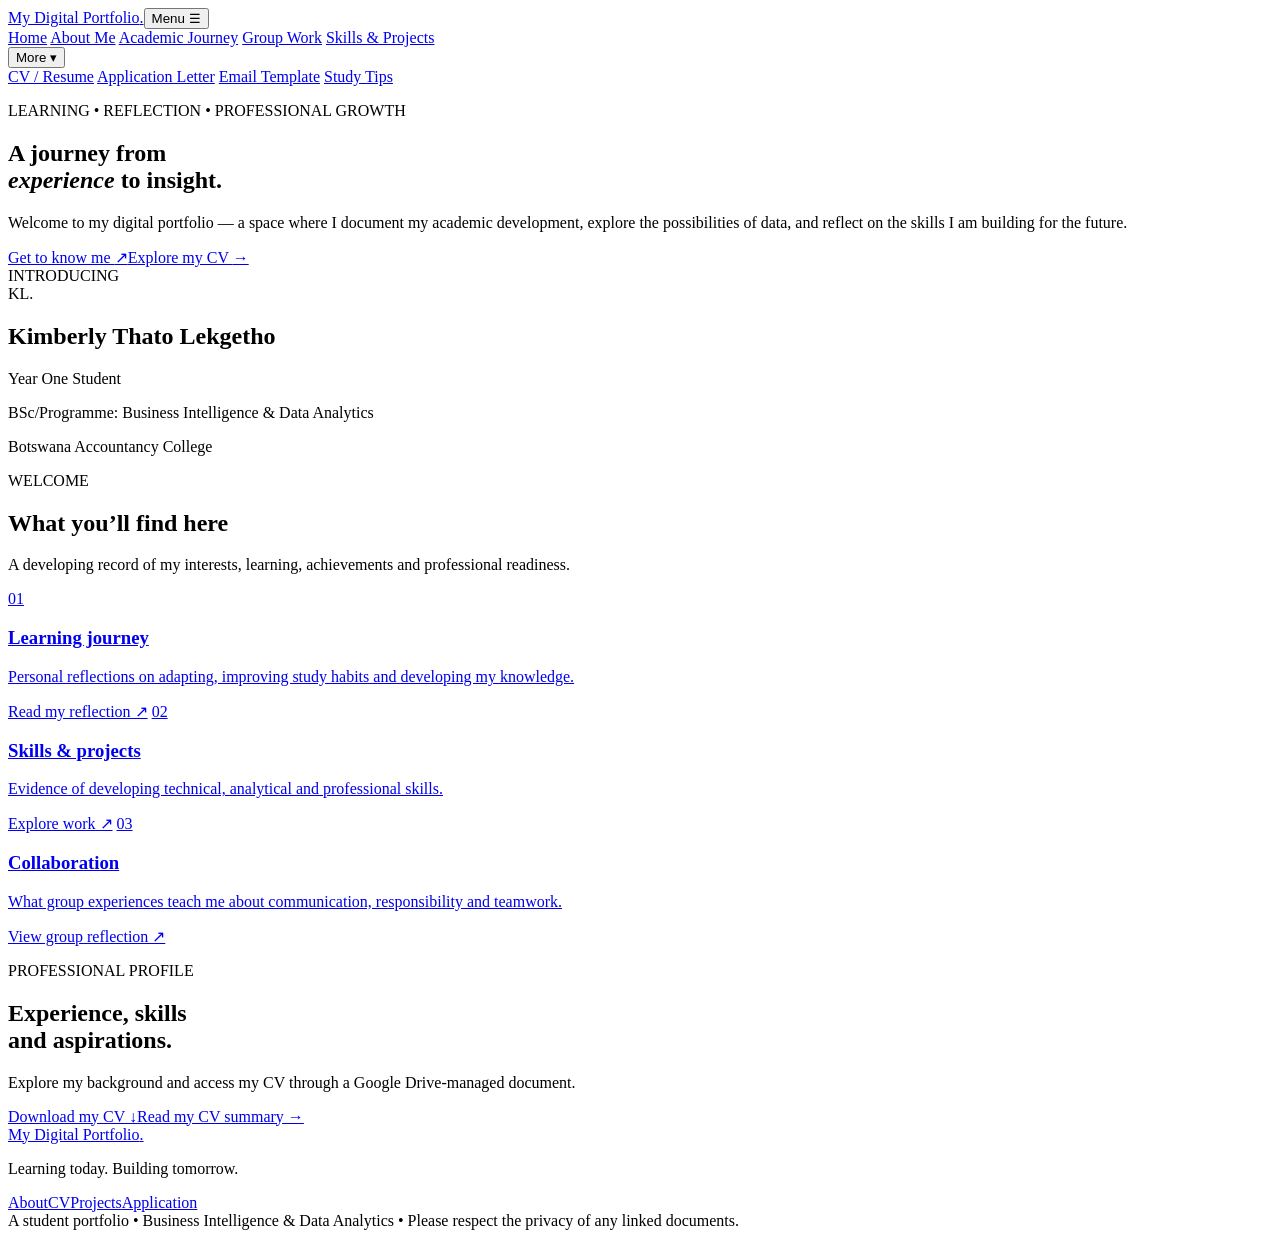
==== index.html @ fee50df6 "Add files via upload" ====
<!doctype html>
<html lang="en"><head><meta charset="utf-8"><meta name="viewport" content="width=device-width,initial-scale=1"><meta name="description" content="Digital portfolio for Kimberly Thato Lekgetho, Business Intelligence and Data Analytics student."><meta name="theme-color" content="#242629"><title>Home | Digital Portfolio</title><link rel="stylesheet" href="assets/styles.css"></head><body><header class="site-header no-print"><nav class="navbar" aria-label="Main navigation"><a class="brand" href="index.html">My Digital Portfolio<span class="brand-dot">.</span></a><button type="button" class="mobile-toggle" aria-controls="nav-menu" aria-expanded="false">Menu ☰</button><div class="nav-links" id="nav-menu"><a class="current" href="index.html">Home</a>
<a class="" href="about.html">About Me</a>
<a class="" href="academic-journey.html">Academic Journey</a>
<a class="" href="group-work.html">Group Work</a>
<a class="" href="skills-projects.html">Skills & Projects</a><div class="dropdown"><button type="button" class="dropbtn " aria-expanded="false">More ▾</button><div class="dropdown-panel"><a class="" href="cv.html">CV / Resume</a>
<a class="" href="application-letter.html">Application Letter</a>
<a class="" href="email-template.html">Email Template</a>
<a class="" href="study-resources.html">Study Tips</a></div></div></div></nav></header><main id="main-content">
<section class="hero hero-home" aria-labelledby="hero-title">
  <div class="hero-art" aria-hidden="true"><span class="sun"></span><span class="shape shape-one"></span><span class="shape shape-two"></span></div>
  <div class="container hero-inner">
    <div class="hero-copy">
      <p class="eyebrow light">LEARNING • REFLECTION • PROFESSIONAL GROWTH</p>
      <h1 id="hero-title">A journey from<br><em>experience</em> to insight.</h1>
      <p class="hero-lead">Welcome to my digital portfolio — a space where I document my academic development, explore the possibilities of data, and reflect on the skills I am building for the future.</p>
      <div class="hero-actions"><a class="btn btn-gold" href="about.html">Get to know me <span aria-hidden="true">↗</span></a><a class="btn btn-outline-light" href="cv.html">Explore my CV <span aria-hidden="true">→</span></a></div>
    </div>
    <aside class="hero-side" aria-label="Portfolio introduction">
      <span class="tiny-label">INTRODUCING</span>
      <div class="intro-initials" aria-hidden="true">KL<span>.</span></div>
      <h2>Kimberly Thato Lekgetho</h2>
      <p>Year One Student</p>
      <div class="rule"></div>
      <p>BSc/Programme: Business Intelligence &amp; Data Analytics</p>
      <p>Botswana Accountancy College</p>
    </aside>
  </div>
</section>
<section class="section">
  <div class="container">
    <div class="section-heading between"><div><p class="eyebrow">WELCOME</p><h2>What you’ll find here</h2></div><p class="section-intro">A developing record of my interests, learning, achievements and professional readiness.</p></div>
    <div class="feature-grid three">
      <a class="feature-card" href="academic-journey.html"><span class="feature-n">01</span><h3>Learning journey</h3><p>Personal reflections on adapting, improving study habits and developing my knowledge.</p><span class="text-link">Read my reflection ↗</span></a>
      <a class="feature-card" href="skills-projects.html"><span class="feature-n">02</span><h3>Skills &amp; projects</h3><p>Evidence of developing technical, analytical and professional skills.</p><span class="text-link">Explore work ↗</span></a>
      <a class="feature-card" href="group-work.html"><span class="feature-n">03</span><h3>Collaboration</h3><p>What group experiences teach me about communication, responsibility and teamwork.</p><span class="text-link">View group reflection ↗</span></a>
    </div>
  </div>
</section>
<section class="section section-dark"><div class="container cta-row"><div><p class="eyebrow light">PROFESSIONAL PROFILE</p><h2>Experience, skills<br>and aspirations.</h2><p>Explore my background and access my CV through a Google Drive-managed document.</p></div><div class="action-stack"><a class="btn btn-gold drive-button" data-doc="cv" data-mode="download" href="#">Download my CV <span aria-hidden="true">↓</span></a><a class="secondary-on-dark" href="cv.html">Read my CV summary →</a></div></div></section>
</main><footer class="site-footer no-print"><div class="container footer-inner"><div><a class="footer-brand" href="index.html">My Digital Portfolio<span class="brand-dot">.</span></a><p>Learning today. Building tomorrow.</p></div><div class="footer-links"><a href="about.html">About</a><a href="cv.html">CV</a><a href="skills-projects.html">Projects</a><a href="application-letter.html">Application</a></div></div><div class="container footer-bottom">A student portfolio • Business Intelligence &amp; Data Analytics • Please respect the privacy of any linked documents.</div></footer><script src="assets/site-config.js"></script><script src="assets/script.js"></script></body></html>
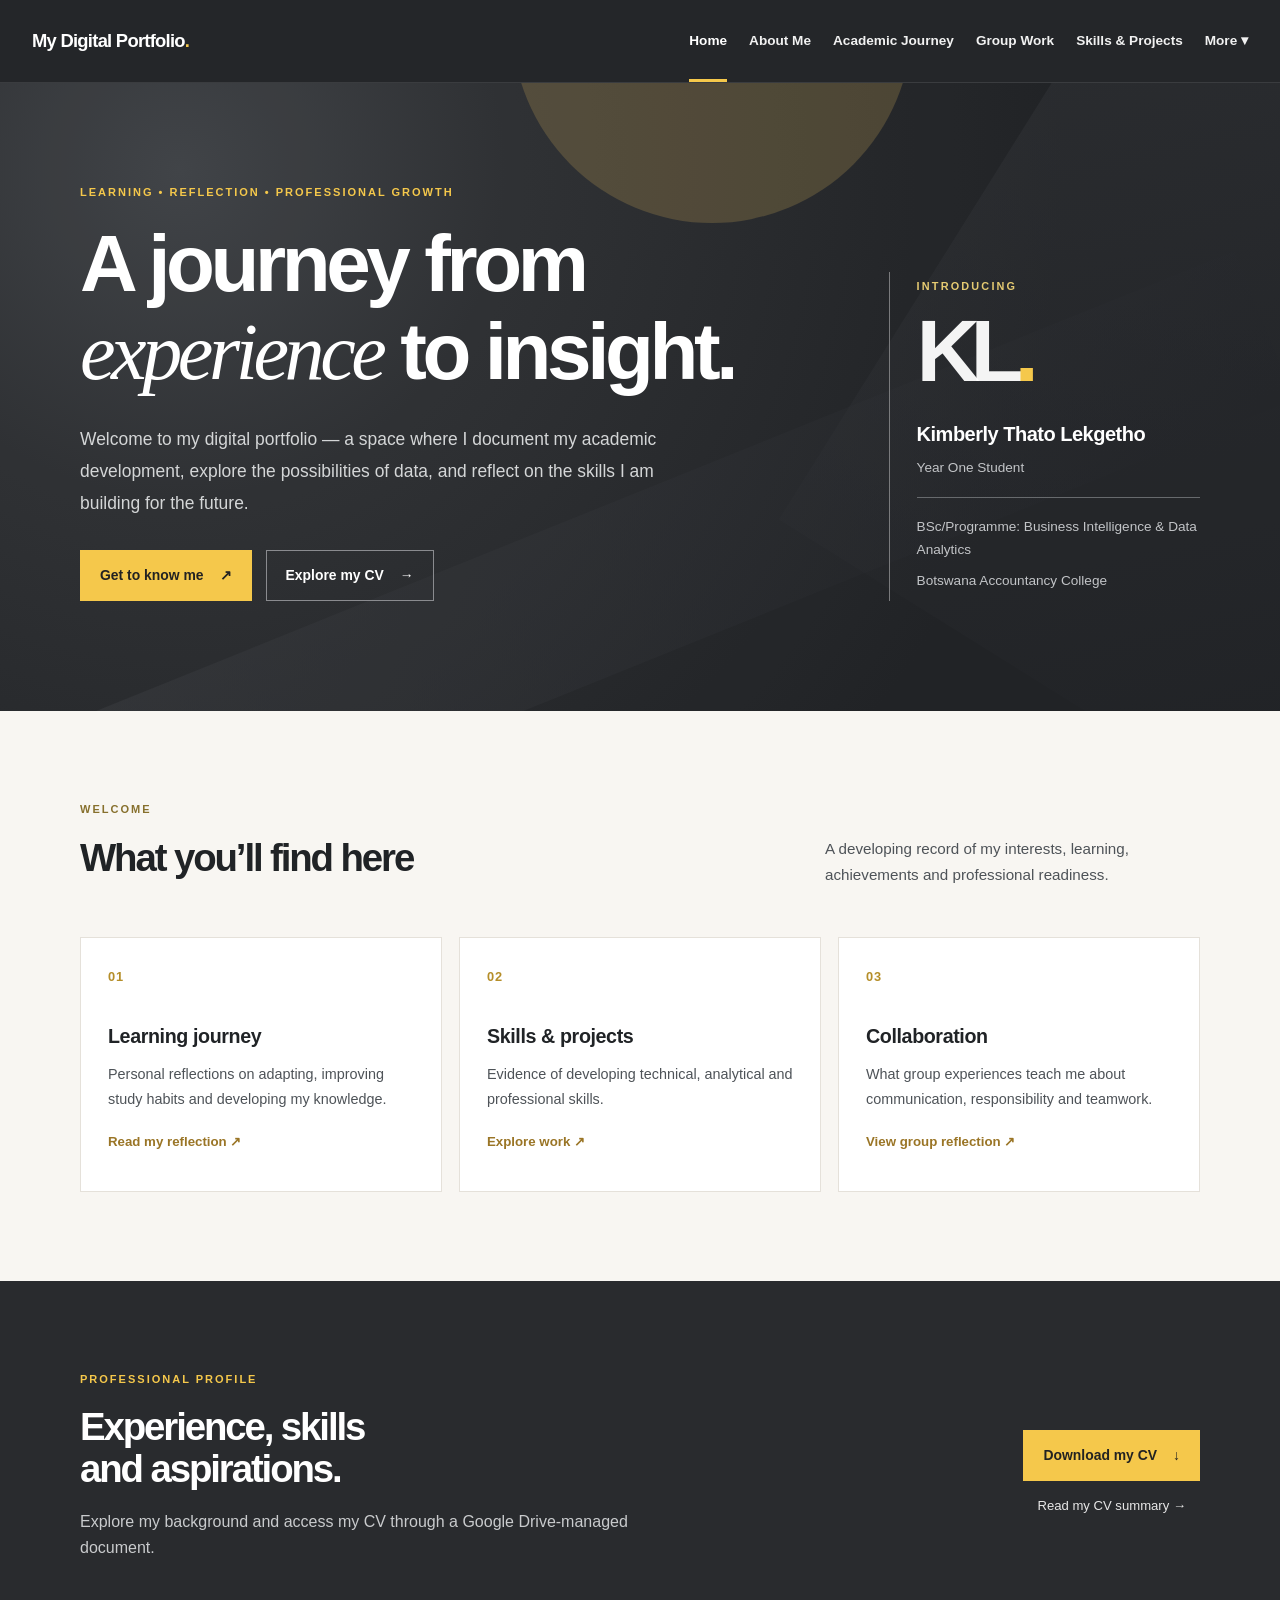
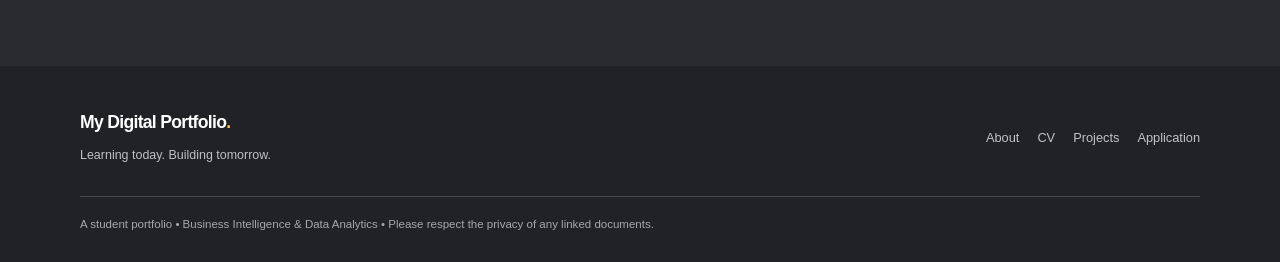
==== commit bb60086b: "Update index.html" ====
--- a/index.html
+++ b/index.html
@@ -1,5 +1,5 @@
 <!doctype html>
-<html lang="en"><head><meta charset="utf-8"><meta name="viewport" content="width=device-width,initial-scale=1"><meta name="description" content="Digital portfolio for Kimberly Thato Lekgetho, Business Intelligence and Data Analytics student."><meta name="theme-color" content="#242629"><title>Home | Digital Portfolio</title><link rel="stylesheet" href="assets/styles.css"></head><body><header class="site-header no-print"><nav class="navbar" aria-label="Main navigation"><a class="brand" href="index.html">My Digital Portfolio<span class="brand-dot">.</span></a><button type="button" class="mobile-toggle" aria-controls="nav-menu" aria-expanded="false">Menu ☰</button><div class="nav-links" id="nav-menu"><a class="current" href="index.html">Home</a>
+<html lang="en"><head><meta charset="utf-8"><meta name="viewport" content="width=device-width,initial-scale=1"><meta name="description" content="Digital portfolio for Kimberly Thato Lekgetho, Business Intelligence and Data Analytics student."><meta name="theme-color" content="#242629"><title>Home | Digital Portfolio</title><link rel="stylesheet" href="styles.css"></head><body><header class="site-header no-print"><nav class="navbar" aria-label="Main navigation"><a class="brand" href="index.html">My Digital Portfolio<span class="brand-dot">.</span></a><button type="button" class="mobile-toggle" aria-controls="nav-menu" aria-expanded="false">Menu ☰</button><div class="nav-links" id="nav-menu"><a class="current" href="index.html">Home</a>
 <a class="" href="about.html">About Me</a>
 <a class="" href="academic-journey.html">Academic Journey</a>
 <a class="" href="group-work.html">Group Work</a>
@@ -38,4 +38,4 @@
   </div>
 </section>
 <section class="section section-dark"><div class="container cta-row"><div><p class="eyebrow light">PROFESSIONAL PROFILE</p><h2>Experience, skills<br>and aspirations.</h2><p>Explore my background and access my CV through a Google Drive-managed document.</p></div><div class="action-stack"><a class="btn btn-gold drive-button" data-doc="cv" data-mode="download" href="#">Download my CV <span aria-hidden="true">↓</span></a><a class="secondary-on-dark" href="cv.html">Read my CV summary →</a></div></div></section>
-</main><footer class="site-footer no-print"><div class="container footer-inner"><div><a class="footer-brand" href="index.html">My Digital Portfolio<span class="brand-dot">.</span></a><p>Learning today. Building tomorrow.</p></div><div class="footer-links"><a href="about.html">About</a><a href="cv.html">CV</a><a href="skills-projects.html">Projects</a><a href="application-letter.html">Application</a></div></div><div class="container footer-bottom">A student portfolio • Business Intelligence &amp; Data Analytics • Please respect the privacy of any linked documents.</div></footer><script src="assets/site-config.js"></script><script src="assets/script.js"></script></body></html>+</main><footer class="site-footer no-print"><div class="container footer-inner"><div><a class="footer-brand" href="index.html">My Digital Portfolio<span class="brand-dot">.</span></a><p>Learning today. Building tomorrow.</p></div><div class="footer-links"><a href="about.html">About</a><a href="cv.html">CV</a><a href="skills-projects.html">Projects</a><a href="application-letter.html">Application</a></div></div><div class="container footer-bottom">A student portfolio • Business Intelligence &amp; Data Analytics • Please respect the privacy of any linked documents.</div></footer><script src="assets/site-config.js"></script><script src="assets/script.js"></script></body></html>
--- a/styles.css
+++ b/styles.css
@@ -0,0 +1,171 @@
+/* EDIT COLOURS HERE. No frameworks, accounts or build process required. */
+:root { --ink:#202326; --ink2:#303236; --paper:#f8f6f2; --white:#fff; --soft:#eae6df; --muted:#6b6e71; --accent:#f5c84b; --border:#e5e1da; --radius:2px; --width:1120px; }
+* { box-sizing:border-box; }
+html { scroll-behavior:smooth; }
+body { margin:0; background:var(--paper); color:var(--ink); font:16px/1.65 -apple-system,BlinkMacSystemFont,'Segoe UI',Arial,sans-serif; }
+a { color:inherit; text-decoration:none; }
+a:focus-visible,button:focus-visible { outline:3px solid #3369d6; outline-offset:3px; }
+img { max-width:100%; height:auto; }
+.container { width:min(var(--width),calc(100% - 64px)); margin:0 auto; }
+.site-header { position:relative; z-index:5; background:#242629; color:white; border-bottom:1px solid rgba(255,255,255,.10); }
+.navbar { width:min(1240px,calc(100% - 64px)); margin:auto; min-height:82px; display:flex; align-items:center; gap:34px; justify-content:space-between; }
+.brand { font-weight:650; font-size:1.15rem; letter-spacing:-.04em; white-space:nowrap; }
+.brand-dot { color:var(--accent); }
+.nav-links { display:flex; gap:22px; align-items:center; font-size:.85rem; font-weight:600; }
+.nav-links > a,.dropbtn { padding:30px 0 27px; border:0; border-bottom:3px solid transparent; color:#f1f1f1; white-space:nowrap; background:none; font:inherit; cursor:pointer; }
+.nav-links > a:hover,.nav-links > a.current,.dropbtn:hover,.dropbtn.current { color:#fff; border-bottom-color:var(--accent); }
+.dropdown { position:relative; }
+.dropdown-panel { display:none; position:absolute; top:100%; right:0; background:#2c2d30; min-width:224px; box-shadow:0 15px 38px rgba(0,0,0,.2); padding:10px; border:1px solid rgba(255,255,255,.1); }
+.dropdown:hover .dropdown-panel,.dropdown:focus-within .dropdown-panel,.dropdown.open .dropdown-panel { display:grid; }
+.dropdown-panel a { color:#f5f5f5; font-size:.87rem; padding:11px 13px; border-radius:2px; }
+.dropdown-panel a:hover,.dropdown-panel a.current { background:#414146; }
+.mobile-toggle { display:none; color:white; background:none; border:1px solid #676767; font:inherit; padding:5px 11px; cursor:pointer; }
+.hero { position:relative; background:#242629; color:#fff; overflow:hidden; }
+.hero-home { min-height:550px; }
+.hero-art { position:absolute; inset:0; z-index:0; background: radial-gradient(circle at 14% 14%,#44474b 0,#303235 28%,#212326 72%); opacity:.92; }
+.hero-art .sun { position:absolute; width:400px; height:400px; top:-260px; left:40%; background:#d8b45d; border-radius:50%; opacity:.24; }
+.hero-art .shape { position:absolute; background:linear-gradient(135deg,#44464a,#1e2024); transform:rotate(-22deg); }
+.hero-art .shape-one { width:115%; height:160px; left:-12%; bottom:30px; opacity:.5; }
+.hero-art .shape-two { width:45%; height:800px; right:-19%; top:-150px; transform:rotate(32deg); opacity:.35; }
+.hero-inner { position:relative; z-index:1; display:grid; grid-template-columns:1.5fr .65fr; gap:90px; align-items:center; padding:100px 0 110px; }
+.eyebrow { color:#87702d; font-size:.69rem; font-weight:800; letter-spacing:.18em; margin:0 0 18px; text-transform:uppercase; }
+.eyebrow.light { color:var(--accent); }
+h1,h2,h3,p { margin-top:0; }
+h1,h2 { letter-spacing:-.055em; line-height:1.1; }
+h1 { font-size:clamp(3.5rem,6.25vw,6.3rem); font-weight:760; margin:0 0 27px; }
+h1 em,h2 em { font-family:Georgia,serif; font-weight:400; letter-spacing:-.055em; }
+h2 { font-size:clamp(2rem,3vw,3.1rem); margin-bottom:23px; }
+h3 { font-size:1.23rem; line-height:1.25; margin-bottom:13px; letter-spacing:-.02em; }
+p { color:#4e5358; }
+.hero h1,.hero h2,.section-dark h2 { color:white; }
+.hero-lead { color:#d4d6d7; max-width:630px; font-size:1.09rem; line-height:1.85; }
+.hero-actions { display:flex; gap:14px; flex-wrap:wrap; margin-top:31px; }
+.btn { display:inline-flex; align-items:center; justify-content:center; gap:16px; padding:13px 19px; font-weight:750; font-size:.87rem; border:1px solid transparent; min-height:49px; transition:transform .15s ease,background .15s ease; }
+.btn:hover:not(.is-unavailable) { transform:translateY(-2px); }
+.btn-gold { background:var(--accent); color:#222; }
+.btn-gold:hover { background:#ffdc75; }
+.btn-outline-light { color:white; border-color:#8a8b8f; }
+.btn-outline-light:hover { background:#ffffff12; }
+.btn-dark { background:#282a2e; color:white; }
+.btn-dark:hover { background:#3e4044; }
+.btn.full { width:100%; }
+.btn.is-unavailable,.drive-button.is-unavailable { opacity:.56; cursor:not-allowed; }
+.hero-side { border-left:1px solid #797a7c; padding-left:27px; align-self:end; }
+.tiny-label { color:#e6cb72; font-size:.68rem; letter-spacing:.2em; font-weight:800; }
+.intro-initials { color:rgba(255,255,255,.95); font-size:5.5rem; font-weight:760; letter-spacing:-.11em; line-height:1.2; }
+.intro-initials span { color:var(--accent); }
+.hero-side h2 { font-size:1.25rem; line-height:1.45; margin:16px 0 8px; letter-spacing:-.025em; }
+.hero-side p { color:#c2c4c7; font-size:.85rem; margin-bottom:9px; }
+.hero-side .rule { height:1px; background:#676a6d; margin:18px 0; }
+.section { padding:89px 0; }
+.section-heading { margin-bottom:35px; }
+.section-heading.between { display:flex; align-items:end; justify-content:space-between; gap:30px; }
+.section-intro { max-width:375px; font-size:.95rem; }
+.feature-grid { display:grid; gap:17px; }
+.feature-grid.three { grid-template-columns:repeat(3,1fr); }
+.feature-card { display:block; background:white; padding:28px 27px 31px; border:1px solid var(--border); min-height:255px; transition:box-shadow .2s,transform .2s; }
+a.feature-card:hover { transform:translateY(-3px); box-shadow:0 15px 30px #00000011; }
+.feature-n { display:block; font-weight:800; color:#b58e29; font-size:.8rem; letter-spacing:.06em; margin-bottom:37px; }
+.feature-card p { font-size:.9rem; line-height:1.8; }
+.text-link { color:#9a7526; font-size:.83rem; font-weight:750; }
+.section-dark { background:#292b2e; color:white; }
+.section-dark p { color:#c9cbcd; }
+.cta-row { display:flex; gap:40px; justify-content:space-between; align-items:center; }
+.cta-row h2 { margin-bottom:18px; }
+.cta-row > div:first-child { max-width:590px; }
+.action-stack { display:flex; flex-direction:column; gap:14px; align-items:center; }
+.secondary-on-dark { color:#e7e7e7; font-size:.82rem; }
+.page-hero { background:#f0eee9; border-bottom:1px solid var(--border); padding:80px 0 72px; position:relative; overflow:hidden; }
+.page-hero::after { content:''; position:absolute; width:310px; height:310px; border:55px solid #e2dbca; border-radius:50%; top:-210px; right:7%; opacity:.55; }
+.page-hero .container { position:relative; z-index:1; }
+.page-hero h1 { font-size:clamp(3.5rem,6vw,5.4rem); max-width:900px; }
+.page-lead { font-size:1.08rem; max-width:680px; line-height:1.85; margin-bottom:0; }
+.editorial-grid { display:grid; grid-template-columns:280px 1fr; gap:90px; }
+.label-card { padding:24px; border-top:4px solid var(--accent); background:white; box-shadow:0 5px 25px #00000008; }
+.label-card span { display:block; font-size:.7rem; letter-spacing:.15em; color:#897032; margin-bottom:14px; }
+.label-card strong { font-size:1.25rem; letter-spacing:-.03em; line-height:1.25; display:block; }
+.label-card p { margin:12px 0 0; font-size:.85rem; }
+.vertical-rule { height:40px; width:1px; background:#c4bcab; margin:23px; }
+.small-muted { color:#767a7e; font-size:.82rem; line-height:1.7; }
+.editorial-content h2 { font-size:2rem; margin:8px 0 18px; }
+.editorial-content h2:not(:first-child) { margin-top:43px; }
+.editorial-content p { font-size:1rem; line-height:1.95; }
+.cv-layout { display:grid; grid-template-columns:minmax(0,1fr) 330px; gap:28px; align-items:start; }
+.cv-main { display:grid; gap:19px; }
+.content-panel { background:white; padding:36px 38px; border:1px solid var(--border); }
+.content-panel h2 { font-size:1.8rem; }
+.content-panel h3 { font-size:1.02rem; margin-top:22px; margin-bottom:7px; }
+.content-panel p { line-height:1.9; }
+.timeline { border-left:1px solid #dbd1b8; padding-left:25px; }
+.timeline > div { position:relative; margin-bottom:27px; }
+.timeline > div:last-child { margin-bottom:0; }
+.timeline-dot { position:absolute; width:10px; height:10px; background:var(--accent); left:-31px; top:7px; border-radius:50%; }
+.timeline h3 { margin-top:0; }
+.timeline p { margin:0 0 4px; }
+.tag-wrap { display:flex; gap:9px; flex-wrap:wrap; margin:21px 0; }
+.tag-wrap span { background:#f3f0e9; padding:7px 12px; font-size:.82rem; }
+.download-panel { background:#eee9df; padding:32px 26px; border-top:4px solid var(--accent); }
+.download-panel h2 { font-size:1.8rem; }
+.download-panel p { font-size:.9rem; line-height:1.85; }
+.download-icon { font-size:3rem; line-height:1; font-weight:600; display:block; margin-bottom:25px; }
+.subtle-link { display:block; margin-top:17px; text-align:center; text-decoration:underline; font-weight:650; font-size:.83rem; }
+.tiny { font-size:.73rem!important; }
+.muted { color:#7c7d7f!important; }
+.sidebar-note { margin:20px 8px; }
+.article-layout { display:grid; grid-template-columns:245px minmax(0,1fr); gap:75px; }
+.sticky-note { background:#ede7d8; padding:29px 22px; border-left:3px solid #c9a73b; }
+.sticky-note h3 { margin:12px 0; }
+.sticky-note p { font-size:.88rem; line-height:1.8; }
+.article-content { max-width:750px; }
+.article-content h2 { font-size:2.45rem; margin:0 0 30px; }
+.article-content h3 { font-size:1.45rem; margin:38px 0 14px; }
+.article-content > p { line-height:2.02; font-size:1.01rem; }
+.placeholder { background:linear-gradient(90deg,rgba(244,200,75,.12),transparent); border-left:3px solid #e8ce80; padding:13px 18px; color:#685f50; font-size:.94rem; line-height:1.85; }
+.article-endnote { border-top:1px solid var(--border); padding:20px 0; margin-top:38px; color:#5c5f62; font-size:.88rem; }
+.stage { display:grid; grid-template-columns:55px 1fr; gap:20px; padding:10px 0 22px; border-bottom:1px solid var(--border); }
+.stage-index { color:#b39a5a; font-size:1.4rem; font-weight:800; line-height:1.1; }
+.stage h3 { margin:0 0 10px; }
+.stage p { margin-bottom:0; }
+.project-grid { display:grid; grid-template-columns:repeat(3,minmax(0,1fr)); gap:19px; }
+.project-card { background:white; border:1px solid var(--border); overflow:hidden; }
+.project-image { height:190px; background:repeating-linear-gradient(45deg,#34373b,#34373b 50px,#3b3e42 50px,#3b3e42 100px); color:#f3ca62; display:flex; justify-content:center; align-items:center; position:relative; }
+.project-image.alt { background:linear-gradient(120deg,#4c4b48,#37302a); }
+.project-image.last { background:linear-gradient(145deg,#343b42,#252b32); }
+.project-icon { font-size:5rem; font-family:Georgia,serif; opacity:.95; }
+.project-label { position:absolute; left:19px; bottom:15px; color:#f1f1f1; font-weight:800; font-size:.67rem; letter-spacing:.15em; }
+.project-body { padding:25px; }
+.project-body h3 { min-height:54px; }
+.project-body p { line-height:1.75; }
+.project-resource { color:#81611e; font-weight:750; font-size:.87rem; text-decoration:underline; }
+.below-grid { margin-top:20px; }
+.document-layout { display:grid; grid-template-columns:minmax(0,1fr) 285px; gap:27px; align-items:start; }
+.letter-sheet { background:white; border:1px solid var(--border); padding:45px 48px; box-shadow:0 5px 22px #00000008; }
+.letter-sheet p { line-height:1.9; margin-bottom:21px; }
+.document-topline { display:flex; justify-content:space-between; flex-wrap:wrap; gap:10px; border-bottom:2px solid #e5dfd3; padding-bottom:18px; margin-bottom:35px; color:#7c745d; font-size:.68rem; letter-spacing:.13em; font-weight:800; }
+.letter-sheet h2 { font-size:1.1rem; line-height:1.5; letter-spacing:0; margin-bottom:20px; }
+.email-frame { background:white; border:1px solid #e1dcd3; width:min(800px,100%); margin:auto; box-shadow:0 12px 45px #00000009; }
+.email-header { background:#2c2d2f; padding:15px 22px; display:flex; gap:7px; align-items:center; }
+.email-dot { width:8px; height:8px; border-radius:50%; background:#7f8184; }
+.email-heading { margin-left:auto; font-size:.65rem; font-weight:800; letter-spacing:.18em; color:#efcd68; }
+.email-meta { border-bottom:1px solid var(--border); padding:24px 35px; display:grid; gap:8px; font-size:.92rem; }
+.email-meta div { display:grid; grid-template-columns:75px 1fr; gap:10px; }
+.email-meta span { color:#85888a; }
+.email-body { padding:33px 35px 20px; }
+.email-body p { line-height:1.95; }
+.email-attachments { border-top:1px solid var(--border); padding:18px 35px; display:flex; align-items:center; gap:10px; flex-wrap:wrap; }
+.email-attachments > span:first-child { font-weight:800; font-size:.64rem; letter-spacing:.15em; color:#858585; margin-right:9px; }
+.attachment-pill { background:#f5f2eb; padding:6px 12px; font-size:.83rem; }
+.after-panel { text-align:center; margin-top:20px; }
+.resources-panel { margin-top:25px; }
+.site-footer { background:#202225; color:#c2c3c5; padding:42px 0 28px; }
+.footer-inner { display:grid; grid-template-columns:1fr auto; gap:25px; align-items:center; }
+.footer-brand { color:#fff; font-weight:800; letter-spacing:-.04em; font-size:1.1rem; }
+.site-footer p { color:#bfc0c1; font-size:.78rem; margin:8px 0 0; }
+.footer-links { display:flex; gap:18px; flex-wrap:wrap; font-size:.8rem; }
+.footer-links a:hover { color:var(--accent); }
+.footer-bottom { border-top:1px solid #44464a; margin-top:30px; padding-top:18px; font-size:.72rem; color:#a6a8aa; }
+.print-only { display:none; }
+@media (max-width:1100px){ .nav-links { gap:12px; font-size:.77rem; } .navbar { gap:15px; }.hero-inner { gap:50px; } }
+@media (max-width:840px){ .navbar { min-height:70px; flex-wrap:wrap; padding:16px 0; } .mobile-toggle { display:block; margin-left:auto; } .nav-links { display:none; width:100%; flex-direction:column; align-items:stretch; gap:0; } .nav-links.mobile-open { display:flex; }.nav-links > a,.dropbtn { width:100%; text-align:left; padding:11px 0; } .dropbtn { border:0; } .dropdown-panel { position:static; box-shadow:none; margin:3px 0 8px; }.dropdown:hover .dropdown-panel,.dropdown:focus-within .dropdown-panel { display:none; } .dropdown.open .dropdown-panel { display:grid; }.hero-inner { grid-template-columns:1fr; padding:70px 0; gap:50px; } .hero-side { max-width:400px; }.feature-grid.three,.project-grid { grid-template-columns:1fr 1fr; }.editorial-grid,.article-layout { grid-template-columns:1fr; gap:28px; }.editorial-aside { max-width:400px; }.cv-layout { grid-template-columns:1fr; }.cv-side { display:grid; grid-template-columns:1fr 1fr; gap:15px; }.document-layout { grid-template-columns:1fr; }.document-aside { max-width:350px; } }
+@media (max-width:560px){.container,.navbar { width:calc(100% - 36px); }.section { padding:56px 0; }.page-hero { padding:63px 0 60px; }.hero-inner { padding:56px 0 65px; }.hero h1,.page-hero h1 { font-size:3.25rem; }.hero-lead { font-size:.98rem; }.feature-grid.three,.project-grid { grid-template-columns:1fr; }.section-heading.between,.cta-row { display:block; }.action-stack { align-items:start; margin-top:28px; }.cv-side { grid-template-columns:1fr; }.content-panel { padding:27px 22px; }.letter-sheet { padding:26px 20px; }.email-meta,.email-body,.email-attachments { padding-left:19px; padding-right:19px; }.email-meta div { grid-template-columns:1fr; gap:0; }.footer-inner { grid-template-columns:1fr; }.hero-actions { flex-direction:column; align-items:flex-start; }}
+@media print { @page { size:A4; margin:14mm 12mm; } html,body { background:white; color:#111; font-size:11pt; print-color-adjust:exact;-webkit-print-color-adjust:exact; } .container { width:100%; } .site-header,.site-footer,.hero-actions,.action-stack,.btn,.no-print { display:none!important; } .hero,.page-hero,.section,.section-dark { background:white!important; color:#111!important; padding:16px 0 10px!important; min-height:0!important; } .hero-art,.hero-side { display:none!important; } .hero-inner { display:block; padding:0!important; }.hero h1,.section-dark h2 { color:#111; }.hero-lead,.section-dark p { color:#333; }.feature-grid.three,.project-grid,.cv-layout,.document-layout,.editorial-grid,.article-layout { display:block; }.feature-card,.project-card,.content-panel,.download-panel,.letter-sheet,.email-frame { box-shadow:none; break-inside:avoid; border-color:#ccc; margin-bottom:10px; }.project-image { height:70px; }.section-heading.between,.cta-row { display:block; }.stage { break-inside:avoid; }.sticky-note { display:none; }.article-content { max-width:100%; }.page-break { break-before:page; page-break-before:always; }.print-only { display:block; }.letter-sheet { padding:20px; }.placeholder { border:1px dashed #ddd; }.feature-n { margin-bottom:10px; }.article-endnote,.below-grid,.sidebar-note { display:none; }.cv-side { margin-top:12px; }.download-panel { padding:13px; }.download-icon { display:none; } }
